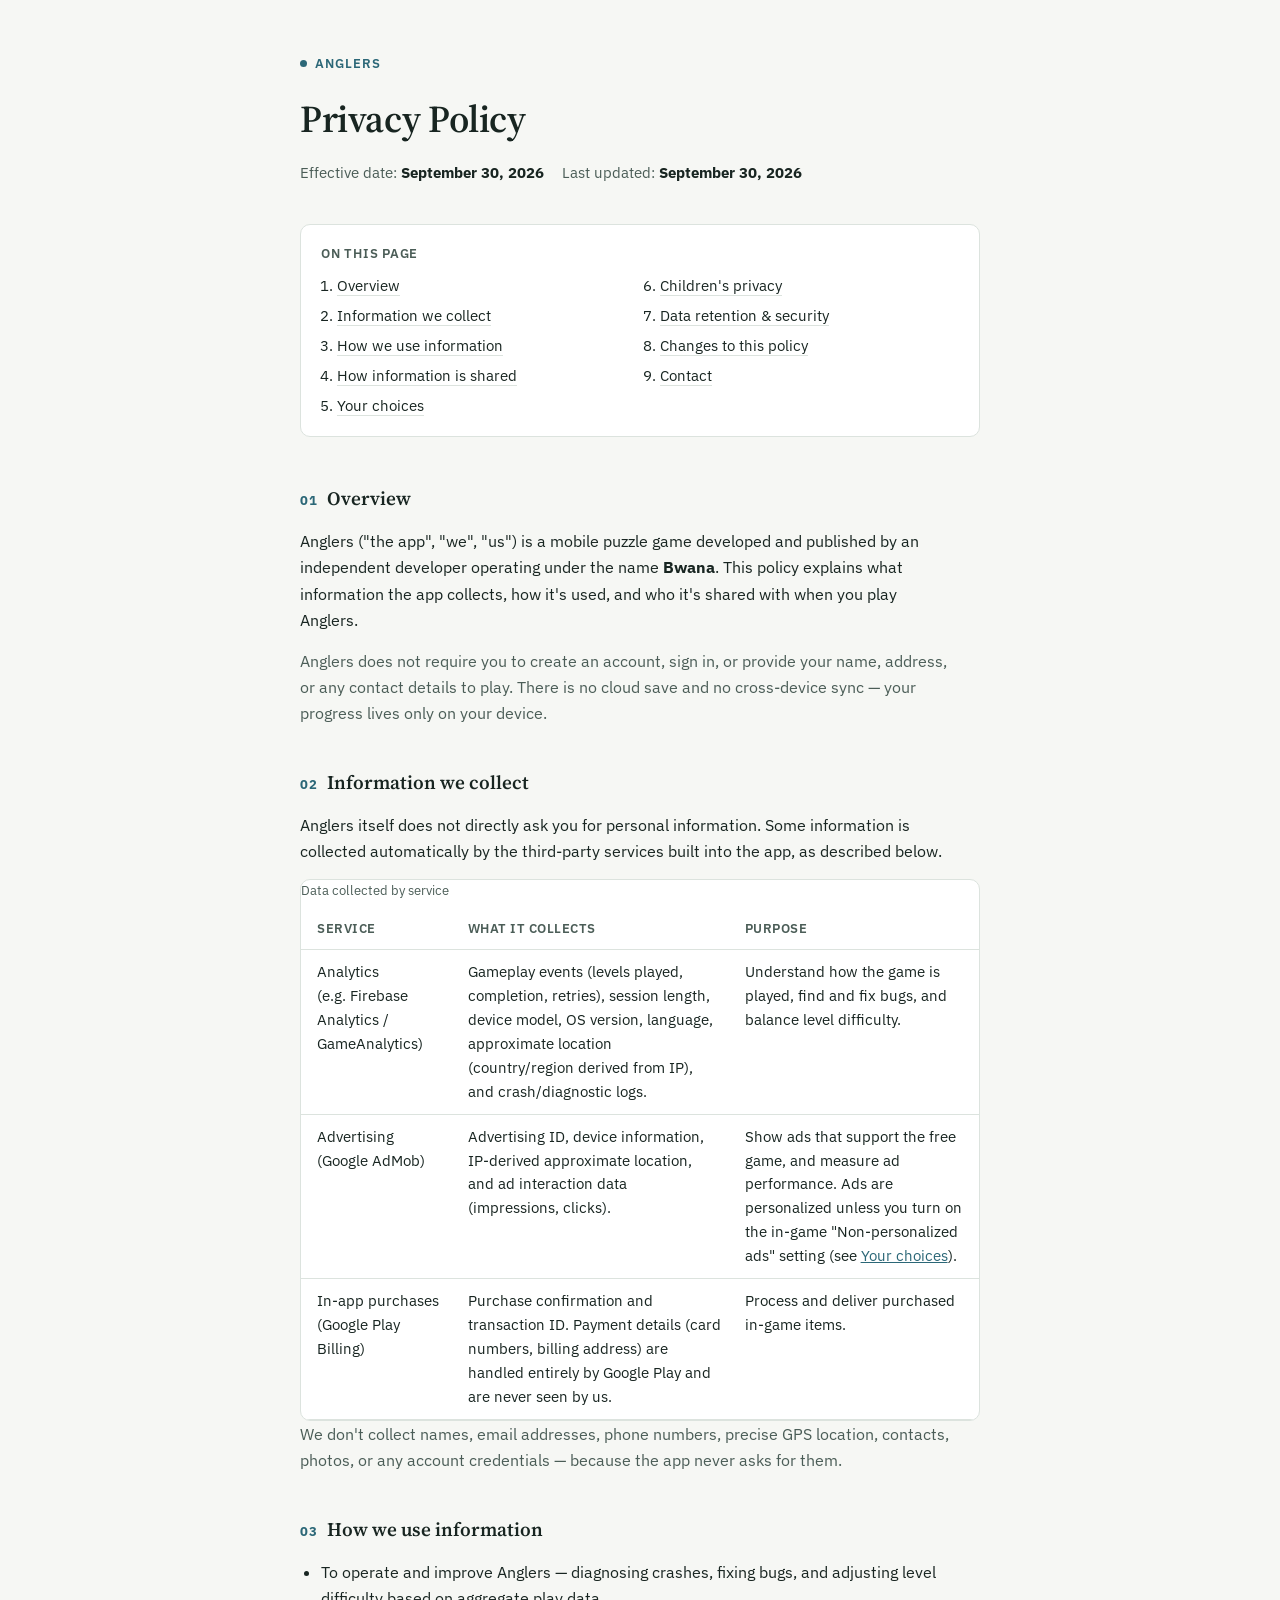
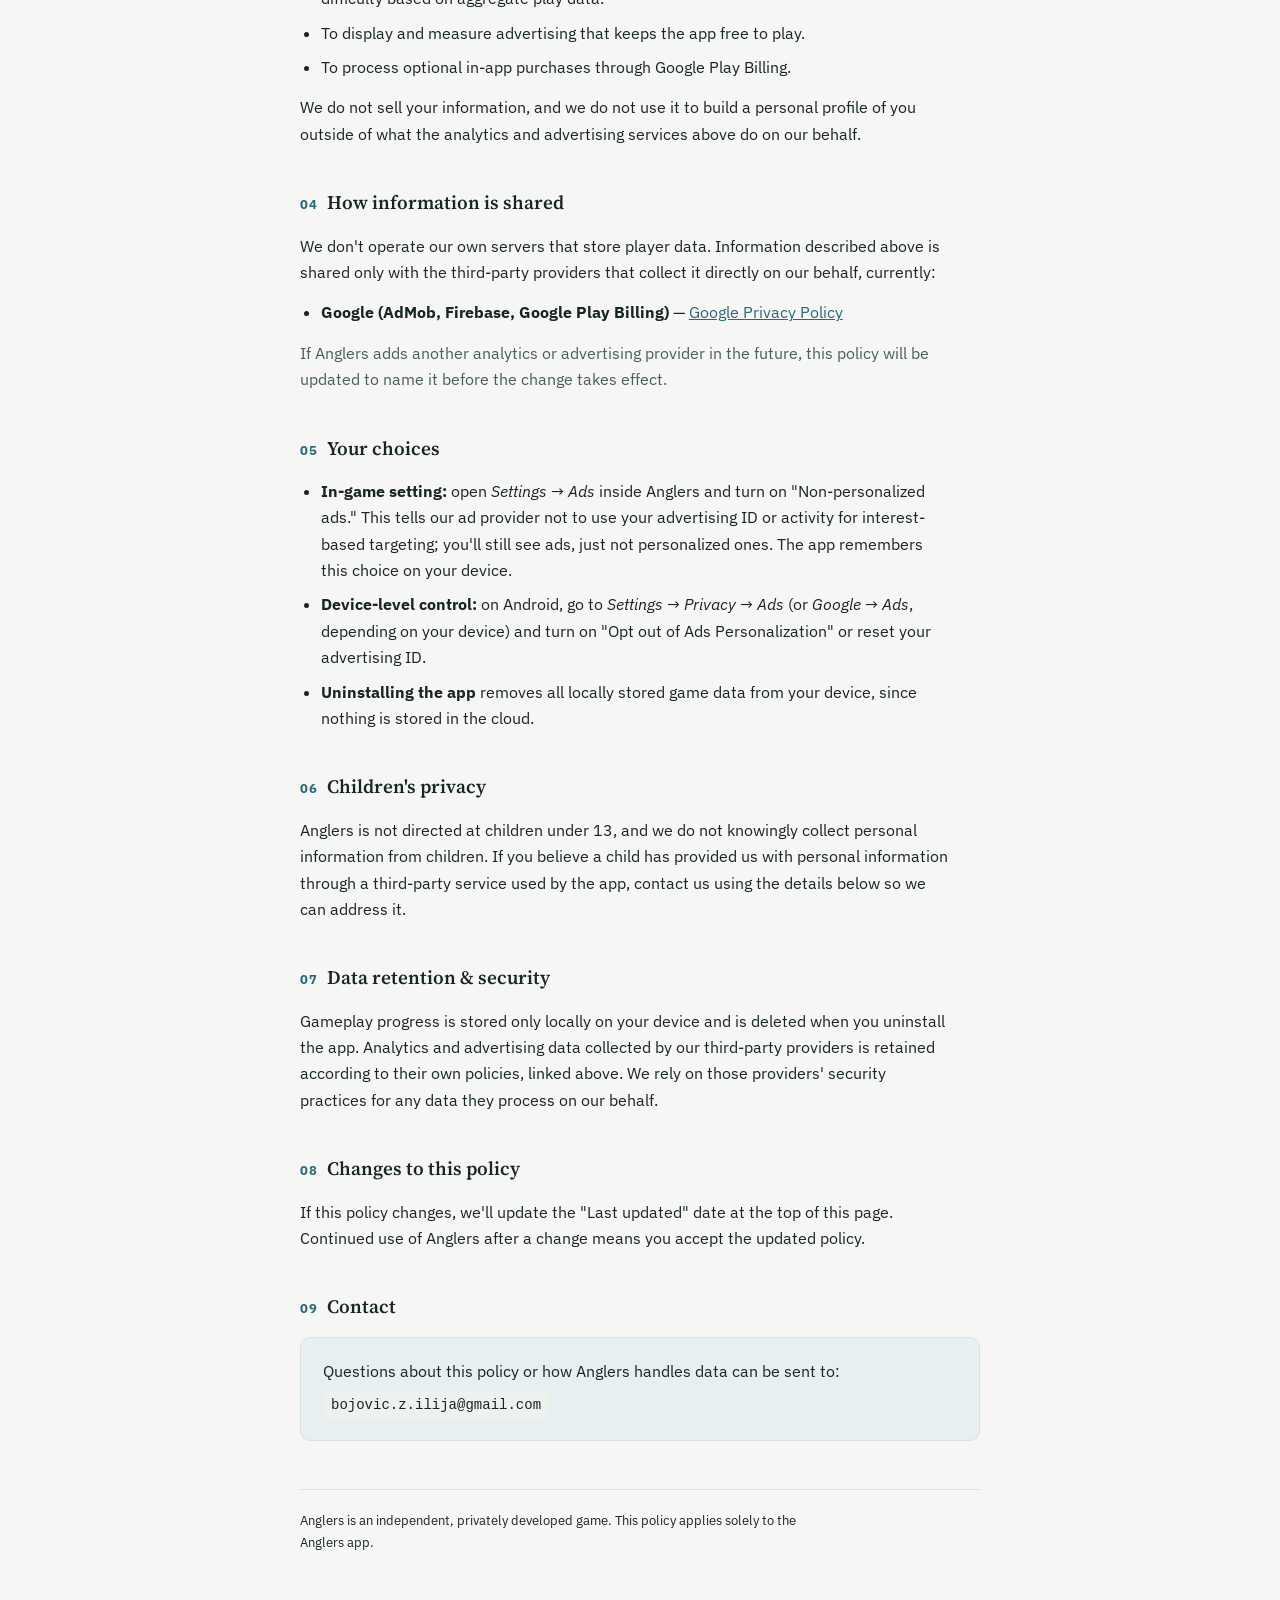
==== index.html @ ba8dd878 "Add Anglers privacy policy page" ====
<!doctype html>
<html lang="en">
<head>
<meta charset="utf-8">
<meta name="viewport" content="width=device-width, initial-scale=1">
<title>Anglers Privacy Policy</title>
<style>
  :root{
    --bg:#F6F7F4;
    --surface:#FFFFFF;
    --ink:#182521;
    --ink-soft:#4B5D57;
    --line:#DCE3DE;
    --accent:#2B6777;
    --accent-soft:#E7EFF0;
    --code-bg:#EEF2EE;
    color-scheme:light;
  }
  @media (prefers-color-scheme: dark){
    :root{
      --bg:#0F1615;
      --surface:#161F1D;
      --ink:#E7ECE9;
      --ink-soft:#A9B8B2;
      --line:#28352F;
      --accent:#7FC1CE;
      --accent-soft:#1B2B2C;
      --code-bg:#1B2422;
      color-scheme:dark;
    }
  }
  *{box-sizing:border-box;}
  html,body{margin:0;}
  body{
    background:var(--bg);
    color:var(--ink);
    font-family:"IBM Plex Sans", -apple-system, BlinkMacSystemFont, "Segoe UI", sans-serif;
    line-height:1.65;
    padding-inline:16px;
    padding-block:48px;
  }
  h1,h2{
    font-family:"Source Serif 4", Georgia, "Times New Roman", serif;
    color:var(--ink);
    text-wrap:balance;
    font-weight:600;
  }
  .wrap{
    max-width:680px;
    margin-inline:auto;
  }
  header.page{
    margin-bottom:40px;
  }
  .eyebrow{
    display:inline-flex;
    align-items:center;
    gap:8px;
    font-size:12.5px;
    letter-spacing:0.08em;
    text-transform:uppercase;
    color:var(--accent);
    font-weight:600;
    margin-bottom:14px;
  }
  .eyebrow::before{
    content:"";
    width:7px;height:7px;
    border-radius:50%;
    background:var(--accent);
    display:inline-block;
  }
  h1{
    font-size:clamp(28px,6vw,38px);
    margin:0 0 10px;
    letter-spacing:-0.01em;
  }
  .dates{
    color:var(--ink-soft);
    font-size:14.5px;
    display:flex;
    gap:18px;
    flex-wrap:wrap;
  }
  .dates strong{color:var(--ink);}

  nav.toc{
    background:var(--surface);
    border:1px solid var(--line);
    border-radius:10px;
    padding:18px 20px;
    margin:28px 0 40px;
  }
  nav.toc p{
    margin:0 0 10px;
    font-size:12.5px;
    letter-spacing:0.06em;
    text-transform:uppercase;
    color:var(--ink-soft);
    font-weight:600;
  }
  nav.toc ol{
    margin:0;
    padding:0 0 0 1.1em;
    columns:2;
    column-gap:24px;
    font-size:14.5px;
  }
  nav.toc li{margin-bottom:6px;}
  nav.toc a{color:var(--ink);text-decoration:none;border-bottom:1px solid var(--line);}
  nav.toc a:hover{color:var(--accent);border-color:var(--accent);}

  section{
    margin-bottom:34px;
    padding-top:6px;
  }
  h2{
    font-size:19px;
    margin:0 0 14px;
    display:flex;
    align-items:baseline;
    gap:10px;
  }
  h2 .num{
    color:var(--accent);
    font-family:"IBM Plex Sans", sans-serif;
    font-size:13px;
    font-weight:700;
    letter-spacing:0.04em;
  }
  p{margin:0 0 14px;max-width:65ch;color:var(--ink);}
  p.soft{color:var(--ink-soft);}
  ul{margin:0 0 14px;padding-left:1.3em;max-width:65ch;}
  li{margin-bottom:8px;}
  strong{color:var(--ink);}
  a{color:var(--accent);}

  table{
    width:100%;
    border-collapse:collapse;
    margin:6px 0 16px;
    font-size:14.5px;
  }
  table caption{
    text-align:left;
    font-size:12.5px;
    color:var(--ink-soft);
    margin-bottom:8px;
  }
  th,td{
    text-align:left;
    padding:10px 12px;
    border-bottom:1px solid var(--line);
    vertical-align:top;
  }
  th{
    color:var(--ink-soft);
    font-weight:600;
    font-size:12.5px;
    text-transform:uppercase;
    letter-spacing:0.04em;
  }
  .table-wrap{overflow-x:auto;border:1px solid var(--line);border-radius:10px;background:var(--surface);}
  .table-wrap table{margin:0;}
  .table-wrap th:first-child, .table-wrap td:first-child{padding-left:16px;}

  .contact-card{
    background:var(--accent-soft);
    border:1px solid var(--line);
    border-radius:10px;
    padding:20px 22px;
  }
  .contact-card p{margin:0 0 6px;}
  .contact-card .email{
    font-family:ui-monospace, "SF Mono", "Cascadia Code", monospace;
    background:var(--code-bg);
    padding:3px 8px;
    border-radius:6px;
    font-size:14px;
    display:inline-block;
    user-select:all;
  }

  footer.page{
    margin-top:48px;
    padding-top:20px;
    border-top:1px solid var(--line);
    color:var(--ink-soft);
    font-size:13px;
  }

  @media (max-width:480px){
    nav.toc ol{columns:1;}
  }
</style>
<link rel="preconnect" href="https://fonts.gstatic.com" crossorigin>
<link href="https://fonts.googleapis.com/css2?family=Source+Serif+4:wght@600;700&family=IBM+Plex+Sans:wght@400;500;600;700&display=swap" rel="stylesheet">
</head>
<body>
<div class="wrap">
  <header class="page">
    <div class="eyebrow">Anglers</div>
    <h1>Privacy Policy</h1>
    <div class="dates">
      <span>Effective date: <strong>September 30, 2026</strong></span>
      <span>Last updated: <strong>September 30, 2026</strong></span>
    </div>
  </header>

  <nav class="toc" aria-label="Table of contents">
    <p>On this page</p>
    <ol>
      <li><a href="#overview">Overview</a></li>
      <li><a href="#collect">Information we collect</a></li>
      <li><a href="#use">How we use information</a></li>
      <li><a href="#share">How information is shared</a></li>
      <li><a href="#choices">Your choices</a></li>
      <li><a href="#children">Children's privacy</a></li>
      <li><a href="#retention">Data retention &amp; security</a></li>
      <li><a href="#changes">Changes to this policy</a></li>
      <li><a href="#contact">Contact</a></li>
    </ol>
  </nav>

  <section id="overview">
    <h2><span class="num">01</span>Overview</h2>
    <p>Anglers ("the app", "we", "us") is a mobile puzzle game developed and published by an independent developer operating under the name <strong>Bwana</strong>. This policy explains what information the app collects, how it's used, and who it's shared with when you play Anglers.</p>
    <p class="soft">Anglers does not require you to create an account, sign in, or provide your name, address, or any contact details to play. There is no cloud save and no cross-device sync — your progress lives only on your device.</p>
  </section>

  <section id="collect">
    <h2><span class="num">02</span>Information we collect</h2>
    <p>Anglers itself does not directly ask you for personal information. Some information is collected automatically by the third-party services built into the app, as described below.</p>

    <div class="table-wrap">
      <table>
        <caption>Data collected by service</caption>
        <thead>
          <tr><th>Service</th><th>What it collects</th><th>Purpose</th></tr>
        </thead>
        <tbody>
          <tr>
            <td>Analytics<br><span class="soft">(e.g. Firebase Analytics / GameAnalytics)</span></td>
            <td>Gameplay events (levels played, completion, retries), session length, device model, OS version, language, approximate location (country/region derived from IP), and crash/diagnostic logs.</td>
            <td>Understand how the game is played, find and fix bugs, and balance level difficulty.</td>
          </tr>
          <tr>
            <td>Advertising<br><span class="soft">(Google AdMob)</span></td>
            <td>Advertising ID, device information, IP-derived approximate location, and ad interaction data (impressions, clicks).</td>
            <td>Show ads that support the free game, and measure ad performance. Ads are personalized unless you turn on the in-game "Non-personalized ads" setting (see <a href="#choices">Your choices</a>).</td>
          </tr>
          <tr>
            <td>In-app purchases<br><span class="soft">(Google Play Billing)</span></td>
            <td>Purchase confirmation and transaction ID. Payment details (card numbers, billing address) are handled entirely by Google Play and are never seen by us.</td>
            <td>Process and deliver purchased in-game items.</td>
          </tr>
        </tbody>
      </table>
    </div>

    <p class="soft">We don't collect names, email addresses, phone numbers, precise GPS location, contacts, photos, or any account credentials — because the app never asks for them.</p>
  </section>

  <section id="use">
    <h2><span class="num">03</span>How we use information</h2>
    <ul>
      <li>To operate and improve Anglers — diagnosing crashes, fixing bugs, and adjusting level difficulty based on aggregate play data.</li>
      <li>To display and measure advertising that keeps the app free to play.</li>
      <li>To process optional in-app purchases through Google Play Billing.</li>
    </ul>
    <p>We do not sell your information, and we do not use it to build a personal profile of you outside of what the analytics and advertising services above do on our behalf.</p>
  </section>

  <section id="share">
    <h2><span class="num">04</span>How information is shared</h2>
    <p>We don't operate our own servers that store player data. Information described above is shared only with the third-party providers that collect it directly on our behalf, currently:</p>
    <ul>
      <li><strong>Google (AdMob, Firebase, Google Play Billing)</strong> — <a href="https://policies.google.com/privacy" target="_blank" rel="noopener">Google Privacy Policy</a></li>
    </ul>
    <p class="soft">If Anglers adds another analytics or advertising provider in the future, this policy will be updated to name it before the change takes effect.</p>
  </section>

  <section id="choices">
    <h2><span class="num">05</span>Your choices</h2>
    <ul>
      <li><strong>In-game setting:</strong> open <em>Settings → Ads</em> inside Anglers and turn on "Non-personalized ads." This tells our ad provider not to use your advertising ID or activity for interest-based targeting; you'll still see ads, just not personalized ones. The app remembers this choice on your device.</li>
      <li><strong>Device-level control:</strong> on Android, go to <em>Settings → Privacy → Ads</em> (or <em>Google → Ads</em>, depending on your device) and turn on "Opt out of Ads Personalization" or reset your advertising ID.</li>
      <li><strong>Uninstalling the app</strong> removes all locally stored game data from your device, since nothing is stored in the cloud.</li>
    </ul>
  </section>

  <section id="children">
    <h2><span class="num">06</span>Children's privacy</h2>
    <p>Anglers is not directed at children under 13, and we do not knowingly collect personal information from children. If you believe a child has provided us with personal information through a third-party service used by the app, contact us using the details below so we can address it.</p>
  </section>

  <section id="retention">
    <h2><span class="num">07</span>Data retention &amp; security</h2>
    <p>Gameplay progress is stored only locally on your device and is deleted when you uninstall the app. Analytics and advertising data collected by our third-party providers is retained according to their own policies, linked above. We rely on those providers' security practices for any data they process on our behalf.</p>
  </section>

  <section id="changes">
    <h2><span class="num">08</span>Changes to this policy</h2>
    <p>If this policy changes, we'll update the "Last updated" date at the top of this page. Continued use of Anglers after a change means you accept the updated policy.</p>
  </section>

  <section id="contact">
    <h2><span class="num">09</span>Contact</h2>
    <div class="contact-card">
      <p>Questions about this policy or how Anglers handles data can be sent to:</p>
      <span class="email">bojovic.z.ilija@gmail.com</span>
    </div>
  </section>

  <footer class="page">
    <p>Anglers is an independent, privately developed game. This policy applies solely to the Anglers app.</p>
  </footer>
</div>
</body>
</html>
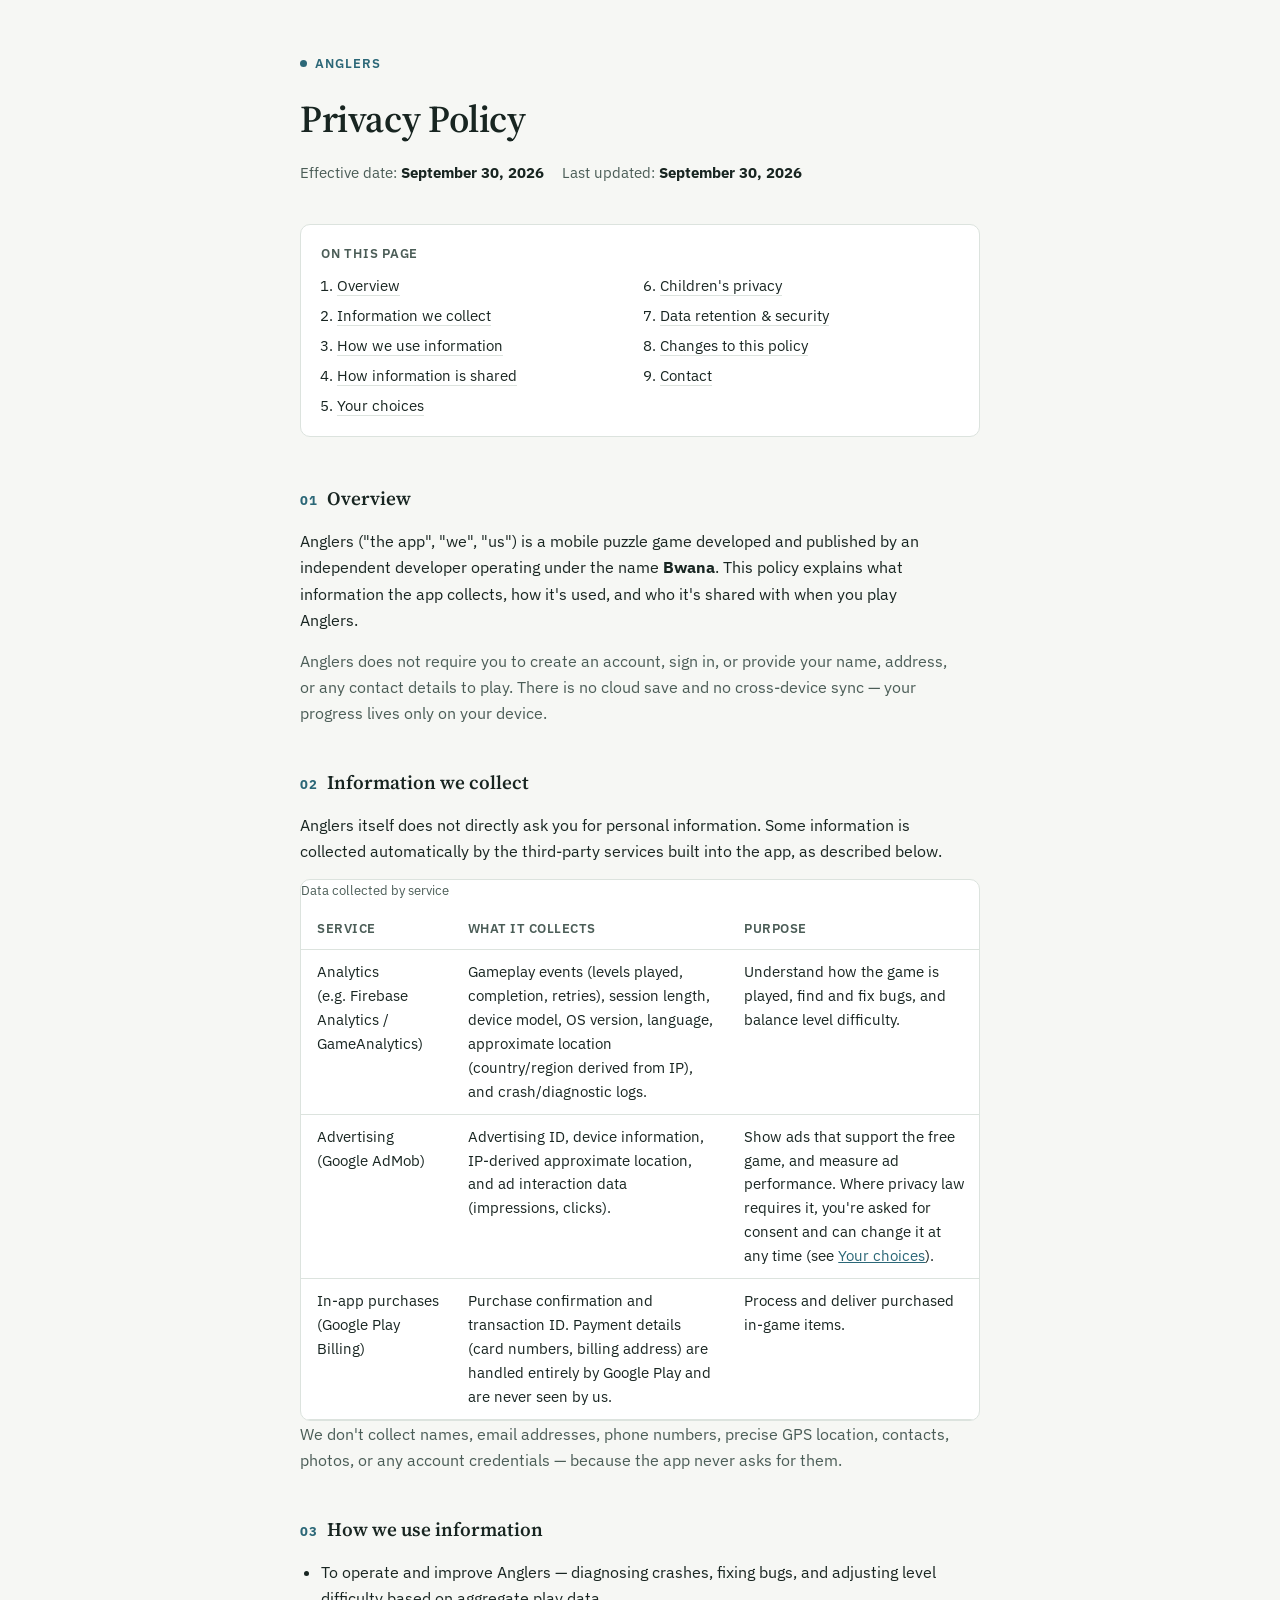
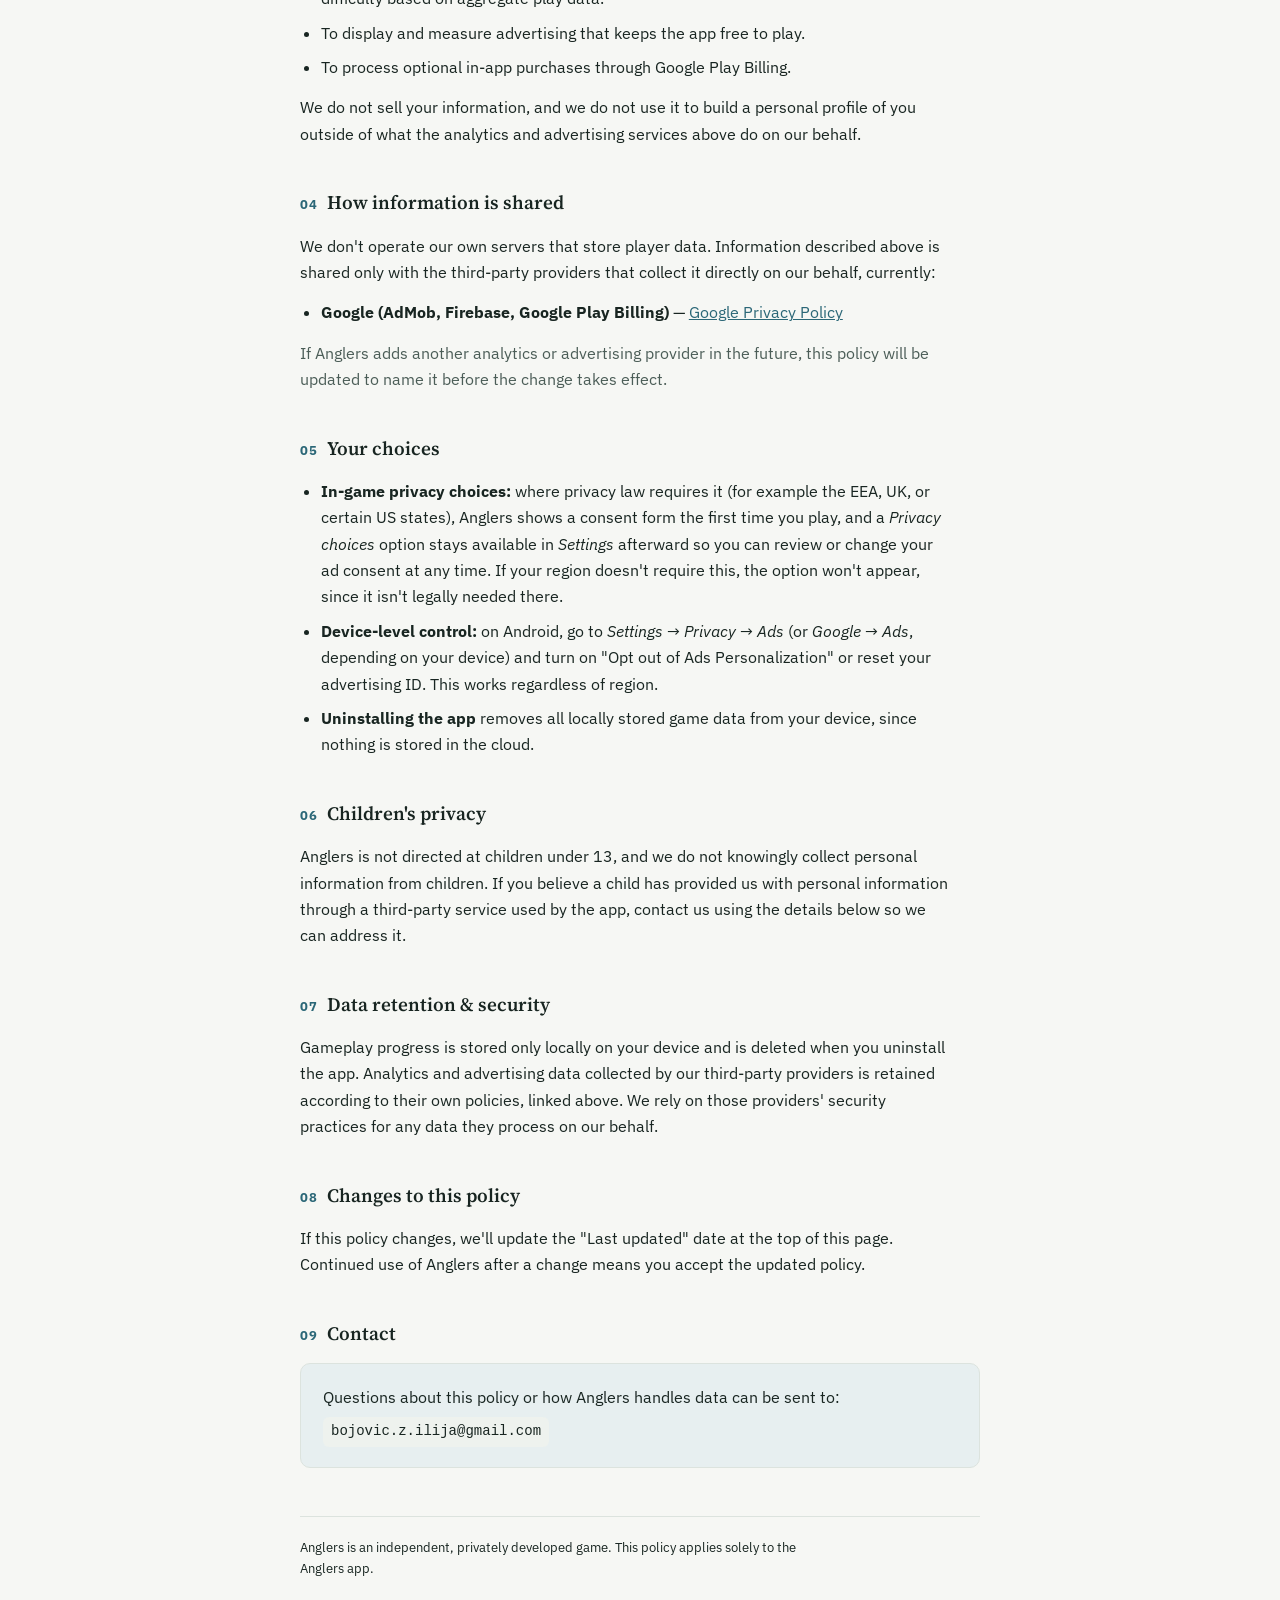
==== commit f535264d: "Correct ad-consent wording to match the actual UMP Privacy choices flow" ====
--- a/index.html
+++ b/index.html
@@ -247,7 +247,7 @@
           <tr>
             <td>Advertising<br><span class="soft">(Google AdMob)</span></td>
             <td>Advertising ID, device information, IP-derived approximate location, and ad interaction data (impressions, clicks).</td>
-            <td>Show ads that support the free game, and measure ad performance. Ads are personalized unless you turn on the in-game "Non-personalized ads" setting (see <a href="#choices">Your choices</a>).</td>
+            <td>Show ads that support the free game, and measure ad performance. Where privacy law requires it, you're asked for consent and can change it at any time (see <a href="#choices">Your choices</a>).</td>
           </tr>
           <tr>
             <td>In-app purchases<br><span class="soft">(Google Play Billing)</span></td>
@@ -283,8 +283,8 @@
   <section id="choices">
     <h2><span class="num">05</span>Your choices</h2>
     <ul>
-      <li><strong>In-game setting:</strong> open <em>Settings → Ads</em> inside Anglers and turn on "Non-personalized ads." This tells our ad provider not to use your advertising ID or activity for interest-based targeting; you'll still see ads, just not personalized ones. The app remembers this choice on your device.</li>
-      <li><strong>Device-level control:</strong> on Android, go to <em>Settings → Privacy → Ads</em> (or <em>Google → Ads</em>, depending on your device) and turn on "Opt out of Ads Personalization" or reset your advertising ID.</li>
+      <li><strong>In-game privacy choices:</strong> where privacy law requires it (for example the EEA, UK, or certain US states), Anglers shows a consent form the first time you play, and a <em>Privacy choices</em> option stays available in <em>Settings</em> afterward so you can review or change your ad consent at any time. If your region doesn't require this, the option won't appear, since it isn't legally needed there.</li>
+      <li><strong>Device-level control:</strong> on Android, go to <em>Settings → Privacy → Ads</em> (or <em>Google → Ads</em>, depending on your device) and turn on "Opt out of Ads Personalization" or reset your advertising ID. This works regardless of region.</li>
       <li><strong>Uninstalling the app</strong> removes all locally stored game data from your device, since nothing is stored in the cloud.</li>
     </ul>
   </section>
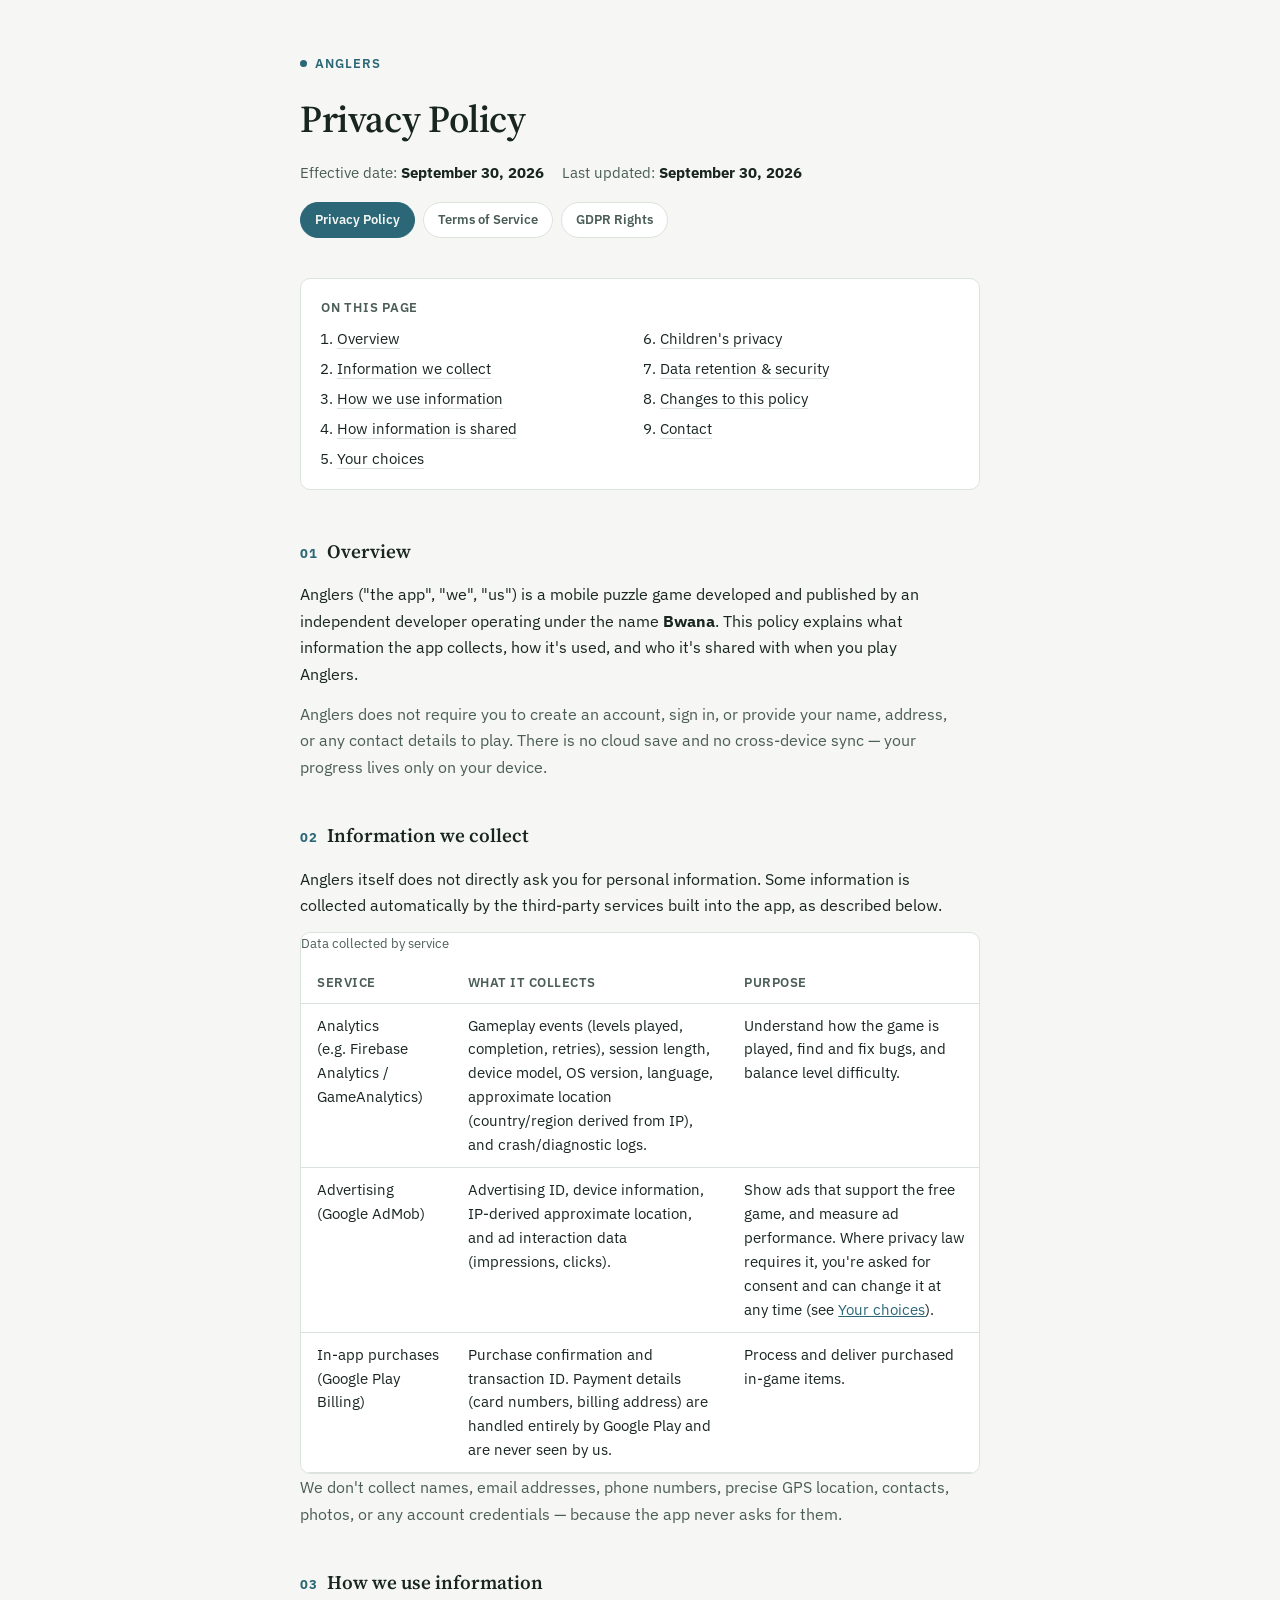
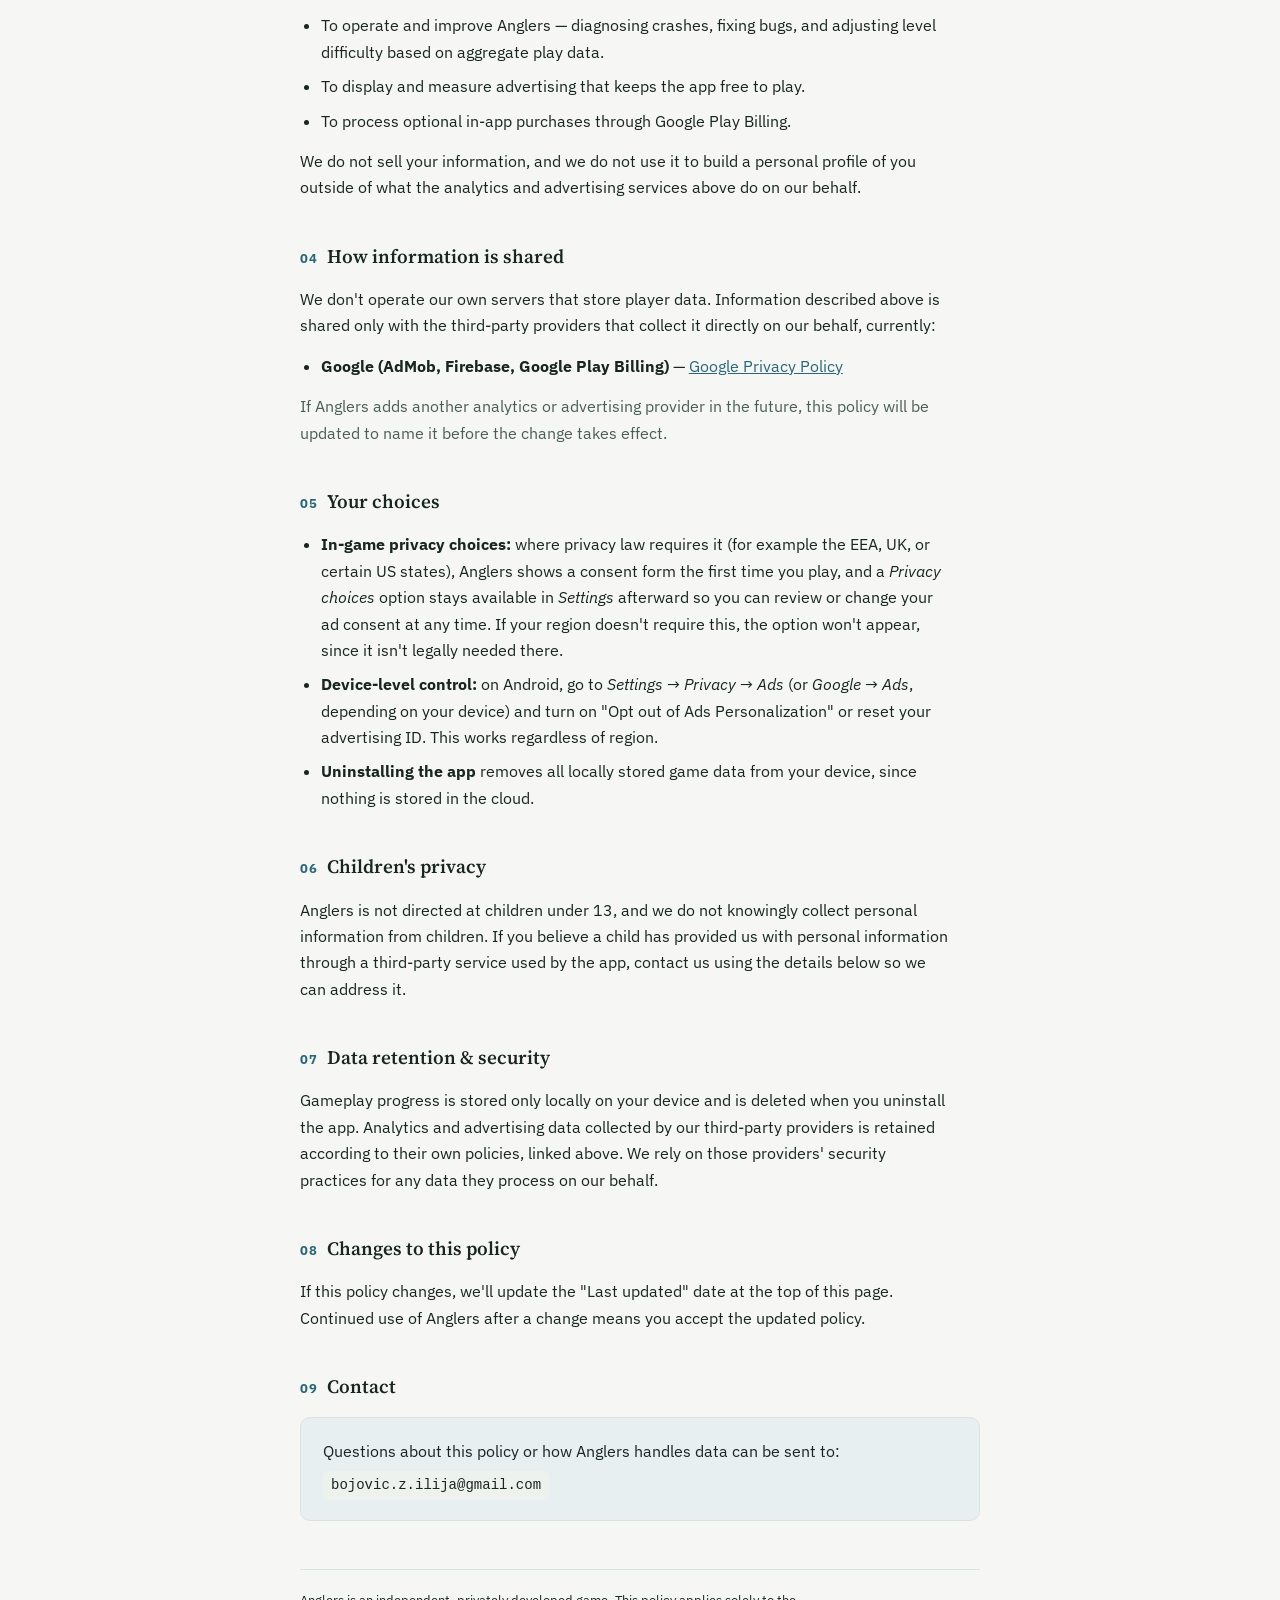
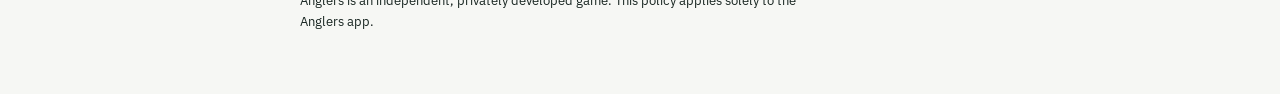
==== commit 3a63a512: "Add Terms of Service and GDPR rights pages; move shared styles to style.css" ====
--- a/index.html
+++ b/index.html
@@ -4,195 +4,7 @@
 <meta charset="utf-8">
 <meta name="viewport" content="width=device-width, initial-scale=1">
 <title>Anglers Privacy Policy</title>
-<style>
-  :root{
-    --bg:#F6F7F4;
-    --surface:#FFFFFF;
-    --ink:#182521;
-    --ink-soft:#4B5D57;
-    --line:#DCE3DE;
-    --accent:#2B6777;
-    --accent-soft:#E7EFF0;
-    --code-bg:#EEF2EE;
-    color-scheme:light;
-  }
-  @media (prefers-color-scheme: dark){
-    :root{
-      --bg:#0F1615;
-      --surface:#161F1D;
-      --ink:#E7ECE9;
-      --ink-soft:#A9B8B2;
-      --line:#28352F;
-      --accent:#7FC1CE;
-      --accent-soft:#1B2B2C;
-      --code-bg:#1B2422;
-      color-scheme:dark;
-    }
-  }
-  *{box-sizing:border-box;}
-  html,body{margin:0;}
-  body{
-    background:var(--bg);
-    color:var(--ink);
-    font-family:"IBM Plex Sans", -apple-system, BlinkMacSystemFont, "Segoe UI", sans-serif;
-    line-height:1.65;
-    padding-inline:16px;
-    padding-block:48px;
-  }
-  h1,h2{
-    font-family:"Source Serif 4", Georgia, "Times New Roman", serif;
-    color:var(--ink);
-    text-wrap:balance;
-    font-weight:600;
-  }
-  .wrap{
-    max-width:680px;
-    margin-inline:auto;
-  }
-  header.page{
-    margin-bottom:40px;
-  }
-  .eyebrow{
-    display:inline-flex;
-    align-items:center;
-    gap:8px;
-    font-size:12.5px;
-    letter-spacing:0.08em;
-    text-transform:uppercase;
-    color:var(--accent);
-    font-weight:600;
-    margin-bottom:14px;
-  }
-  .eyebrow::before{
-    content:"";
-    width:7px;height:7px;
-    border-radius:50%;
-    background:var(--accent);
-    display:inline-block;
-  }
-  h1{
-    font-size:clamp(28px,6vw,38px);
-    margin:0 0 10px;
-    letter-spacing:-0.01em;
-  }
-  .dates{
-    color:var(--ink-soft);
-    font-size:14.5px;
-    display:flex;
-    gap:18px;
-    flex-wrap:wrap;
-  }
-  .dates strong{color:var(--ink);}
-
-  nav.toc{
-    background:var(--surface);
-    border:1px solid var(--line);
-    border-radius:10px;
-    padding:18px 20px;
-    margin:28px 0 40px;
-  }
-  nav.toc p{
-    margin:0 0 10px;
-    font-size:12.5px;
-    letter-spacing:0.06em;
-    text-transform:uppercase;
-    color:var(--ink-soft);
-    font-weight:600;
-  }
-  nav.toc ol{
-    margin:0;
-    padding:0 0 0 1.1em;
-    columns:2;
-    column-gap:24px;
-    font-size:14.5px;
-  }
-  nav.toc li{margin-bottom:6px;}
-  nav.toc a{color:var(--ink);text-decoration:none;border-bottom:1px solid var(--line);}
-  nav.toc a:hover{color:var(--accent);border-color:var(--accent);}
-
-  section{
-    margin-bottom:34px;
-    padding-top:6px;
-  }
-  h2{
-    font-size:19px;
-    margin:0 0 14px;
-    display:flex;
-    align-items:baseline;
-    gap:10px;
-  }
-  h2 .num{
-    color:var(--accent);
-    font-family:"IBM Plex Sans", sans-serif;
-    font-size:13px;
-    font-weight:700;
-    letter-spacing:0.04em;
-  }
-  p{margin:0 0 14px;max-width:65ch;color:var(--ink);}
-  p.soft{color:var(--ink-soft);}
-  ul{margin:0 0 14px;padding-left:1.3em;max-width:65ch;}
-  li{margin-bottom:8px;}
-  strong{color:var(--ink);}
-  a{color:var(--accent);}
-
-  table{
-    width:100%;
-    border-collapse:collapse;
-    margin:6px 0 16px;
-    font-size:14.5px;
-  }
-  table caption{
-    text-align:left;
-    font-size:12.5px;
-    color:var(--ink-soft);
-    margin-bottom:8px;
-  }
-  th,td{
-    text-align:left;
-    padding:10px 12px;
-    border-bottom:1px solid var(--line);
-    vertical-align:top;
-  }
-  th{
-    color:var(--ink-soft);
-    font-weight:600;
-    font-size:12.5px;
-    text-transform:uppercase;
-    letter-spacing:0.04em;
-  }
-  .table-wrap{overflow-x:auto;border:1px solid var(--line);border-radius:10px;background:var(--surface);}
-  .table-wrap table{margin:0;}
-  .table-wrap th:first-child, .table-wrap td:first-child{padding-left:16px;}
-
-  .contact-card{
-    background:var(--accent-soft);
-    border:1px solid var(--line);
-    border-radius:10px;
-    padding:20px 22px;
-  }
-  .contact-card p{margin:0 0 6px;}
-  .contact-card .email{
-    font-family:ui-monospace, "SF Mono", "Cascadia Code", monospace;
-    background:var(--code-bg);
-    padding:3px 8px;
-    border-radius:6px;
-    font-size:14px;
-    display:inline-block;
-    user-select:all;
-  }
-
-  footer.page{
-    margin-top:48px;
-    padding-top:20px;
-    border-top:1px solid var(--line);
-    color:var(--ink-soft);
-    font-size:13px;
-  }
-
-  @media (max-width:480px){
-    nav.toc ol{columns:1;}
-  }
-</style>
+<link rel="stylesheet" href="style.css">
 <link rel="preconnect" href="https://fonts.gstatic.com" crossorigin>
 <link href="https://fonts.googleapis.com/css2?family=Source+Serif+4:wght@600;700&family=IBM+Plex+Sans:wght@400;500;600;700&display=swap" rel="stylesheet">
 </head>
@@ -205,6 +17,11 @@
       <span>Effective date: <strong>September 30, 2026</strong></span>
       <span>Last updated: <strong>September 30, 2026</strong></span>
     </div>
+    <nav class="docs-nav" aria-label="Legal documents">
+      <a href="index.html" aria-current="page">Privacy Policy</a>
+      <a href="terms.html">Terms of Service</a>
+      <a href="gdpr.html">GDPR Rights</a>
+    </nav>
   </header>
 
   <nav class="toc" aria-label="Table of contents">
--- a/style.css
+++ b/style.css
@@ -0,0 +1,228 @@
+:root{
+  --bg:#F6F7F4;
+  --surface:#FFFFFF;
+  --ink:#182521;
+  --ink-soft:#4B5D57;
+  --line:#DCE3DE;
+  --accent:#2B6777;
+  --accent-soft:#E7EFF0;
+  --code-bg:#EEF2EE;
+  color-scheme:light;
+}
+@media (prefers-color-scheme: dark){
+  :root{
+    --bg:#0F1615;
+    --surface:#161F1D;
+    --ink:#E7ECE9;
+    --ink-soft:#A9B8B2;
+    --line:#28352F;
+    --accent:#7FC1CE;
+    --accent-soft:#1B2B2C;
+    --code-bg:#1B2422;
+    color-scheme:dark;
+  }
+}
+*{box-sizing:border-box;}
+html,body{margin:0;}
+body{
+  background:var(--bg);
+  color:var(--ink);
+  font-family:"IBM Plex Sans", -apple-system, BlinkMacSystemFont, "Segoe UI", sans-serif;
+  line-height:1.65;
+  padding-inline:16px;
+  padding-block:48px;
+}
+h1,h2{
+  font-family:"Source Serif 4", Georgia, "Times New Roman", serif;
+  color:var(--ink);
+  text-wrap:balance;
+  font-weight:600;
+}
+.wrap{
+  max-width:680px;
+  margin-inline:auto;
+}
+header.page{
+  margin-bottom:40px;
+}
+.eyebrow{
+  display:inline-flex;
+  align-items:center;
+  gap:8px;
+  font-size:12.5px;
+  letter-spacing:0.08em;
+  text-transform:uppercase;
+  color:var(--accent);
+  font-weight:600;
+  margin-bottom:14px;
+}
+.eyebrow::before{
+  content:"";
+  width:7px;height:7px;
+  border-radius:50%;
+  background:var(--accent);
+  display:inline-block;
+}
+h1{
+  font-size:clamp(28px,6vw,38px);
+  margin:0 0 10px;
+  letter-spacing:-0.01em;
+}
+.dates{
+  color:var(--ink-soft);
+  font-size:14.5px;
+  display:flex;
+  gap:18px;
+  flex-wrap:wrap;
+}
+.dates strong{color:var(--ink);}
+
+/* Cross-links between the three legal pages. */
+.docs-nav{
+  display:flex;
+  gap:8px;
+  flex-wrap:wrap;
+  margin-top:18px;
+}
+.docs-nav a{
+  font-size:13px;
+  font-weight:600;
+  text-decoration:none;
+  color:var(--ink-soft);
+  border:1px solid var(--line);
+  border-radius:100px;
+  padding:6px 14px;
+  background:var(--surface);
+}
+.docs-nav a:hover{color:var(--accent);border-color:var(--accent);}
+.docs-nav a[aria-current="page"]{
+  color:var(--accent-ink, var(--bg));
+  background:var(--accent);
+  border-color:var(--accent);
+}
+
+nav.toc{
+  background:var(--surface);
+  border:1px solid var(--line);
+  border-radius:10px;
+  padding:18px 20px;
+  margin:28px 0 40px;
+}
+nav.toc p{
+  margin:0 0 10px;
+  font-size:12.5px;
+  letter-spacing:0.06em;
+  text-transform:uppercase;
+  color:var(--ink-soft);
+  font-weight:600;
+}
+nav.toc ol{
+  margin:0;
+  padding:0 0 0 1.1em;
+  columns:2;
+  column-gap:24px;
+  font-size:14.5px;
+}
+nav.toc li{margin-bottom:6px;}
+nav.toc a{color:var(--ink);text-decoration:none;border-bottom:1px solid var(--line);}
+nav.toc a:hover{color:var(--accent);border-color:var(--accent);}
+
+section{
+  margin-bottom:34px;
+  padding-top:6px;
+}
+h2{
+  font-size:19px;
+  margin:0 0 14px;
+  display:flex;
+  align-items:baseline;
+  gap:10px;
+}
+h2 .num{
+  color:var(--accent);
+  font-family:"IBM Plex Sans", sans-serif;
+  font-size:13px;
+  font-weight:700;
+  letter-spacing:0.04em;
+}
+h3{
+  font-family:"IBM Plex Sans", sans-serif;
+  font-size:14.5px;
+  font-weight:700;
+  color:var(--ink);
+  margin:0 0 8px;
+}
+p{margin:0 0 14px;max-width:65ch;color:var(--ink);}
+p.soft{color:var(--ink-soft);}
+ul,ol.plain{margin:0 0 14px;padding-left:1.3em;max-width:65ch;}
+li{margin-bottom:8px;}
+strong{color:var(--ink);}
+a{color:var(--accent);}
+
+table{
+  width:100%;
+  border-collapse:collapse;
+  margin:6px 0 16px;
+  font-size:14.5px;
+}
+table caption{
+  text-align:left;
+  font-size:12.5px;
+  color:var(--ink-soft);
+  margin-bottom:8px;
+}
+th,td{
+  text-align:left;
+  padding:10px 12px;
+  border-bottom:1px solid var(--line);
+  vertical-align:top;
+}
+th{
+  color:var(--ink-soft);
+  font-weight:600;
+  font-size:12.5px;
+  text-transform:uppercase;
+  letter-spacing:0.04em;
+}
+.table-wrap{overflow-x:auto;border:1px solid var(--line);border-radius:10px;background:var(--surface);}
+.table-wrap table{margin:0;}
+.table-wrap th:first-child, .table-wrap td:first-child{padding-left:16px;}
+
+.contact-card{
+  background:var(--accent-soft);
+  border:1px solid var(--line);
+  border-radius:10px;
+  padding:20px 22px;
+}
+.contact-card p{margin:0 0 6px;}
+.contact-card .email{
+  font-family:ui-monospace, "SF Mono", "Cascadia Code", monospace;
+  background:var(--code-bg);
+  padding:3px 8px;
+  border-radius:6px;
+  font-size:14px;
+  display:inline-block;
+  user-select:all;
+}
+
+.callout{
+  border-left:3px solid var(--accent);
+  background:var(--accent-soft);
+  border-radius:0 8px 8px 0;
+  padding:14px 16px;
+  margin:0 0 14px;
+}
+.callout p{margin:0;max-width:none;}
+.callout p + p{margin-top:8px;}
+
+footer.page{
+  margin-top:48px;
+  padding-top:20px;
+  border-top:1px solid var(--line);
+  color:var(--ink-soft);
+  font-size:13px;
+}
+
+@media (max-width:480px){
+  nav.toc ol{columns:1;}
+}
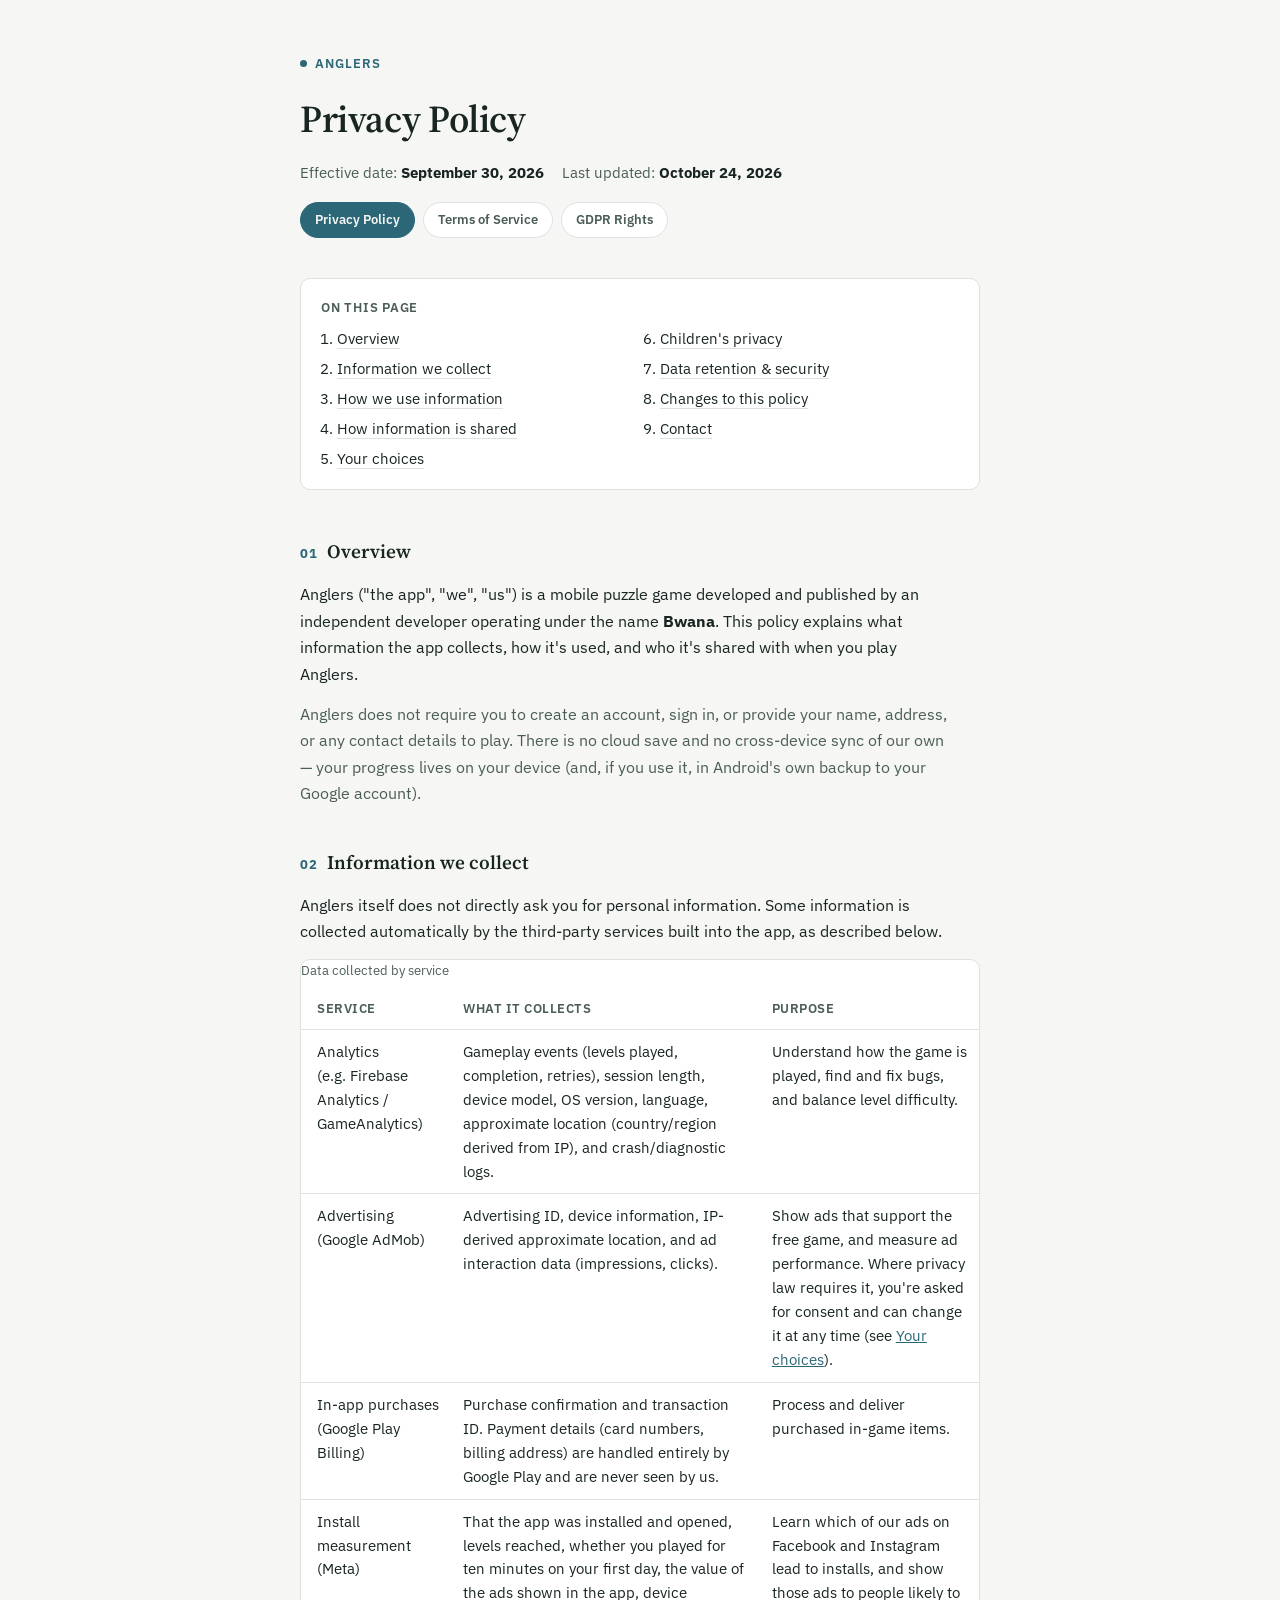
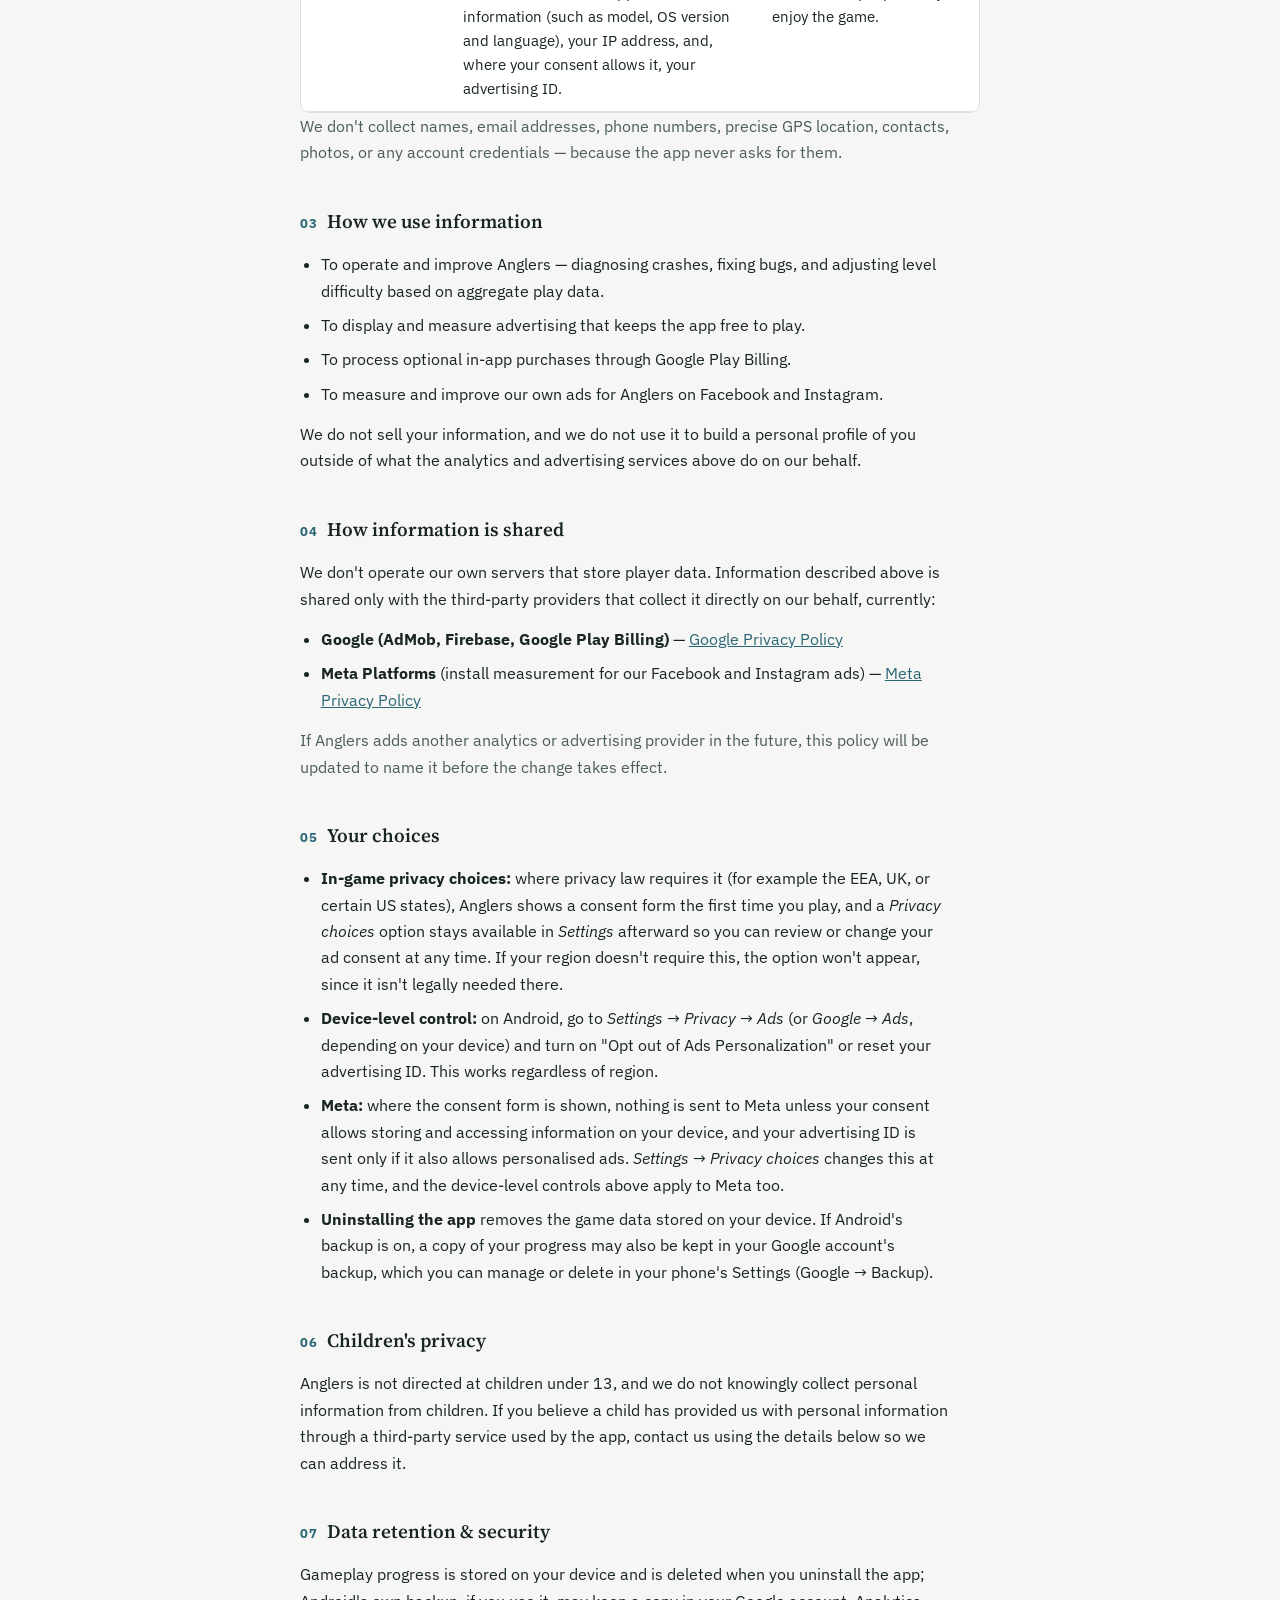
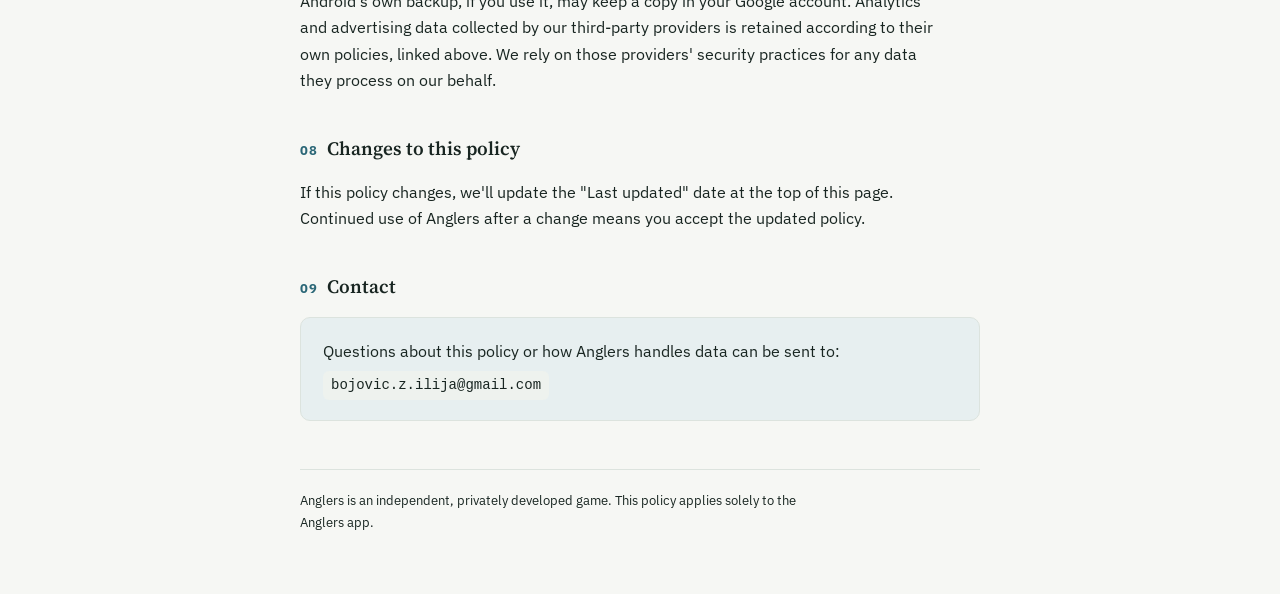
==== commit 28156354: "Privacy policy (24 Oct 2026): Meta install measurement, consent, Android backup" ====
--- a/index.html
+++ b/index.html
@@ -15,7 +15,7 @@
     <h1>Privacy Policy</h1>
     <div class="dates">
       <span>Effective date: <strong>September 30, 2026</strong></span>
-      <span>Last updated: <strong>September 30, 2026</strong></span>
+      <span>Last updated: <strong>October 24, 2026</strong></span>
     </div>
     <nav class="docs-nav" aria-label="Legal documents">
       <a href="index.html" aria-current="page">Privacy Policy</a>
@@ -42,7 +42,7 @@
   <section id="overview">
     <h2><span class="num">01</span>Overview</h2>
     <p>Anglers ("the app", "we", "us") is a mobile puzzle game developed and published by an independent developer operating under the name <strong>Bwana</strong>. This policy explains what information the app collects, how it's used, and who it's shared with when you play Anglers.</p>
-    <p class="soft">Anglers does not require you to create an account, sign in, or provide your name, address, or any contact details to play. There is no cloud save and no cross-device sync — your progress lives only on your device.</p>
+    <p class="soft">Anglers does not require you to create an account, sign in, or provide your name, address, or any contact details to play. There is no cloud save and no cross-device sync of our own — your progress lives on your device (and, if you use it, in Android's own backup to your Google account).</p>
   </section>
 
   <section id="collect">
@@ -71,6 +71,11 @@
             <td>Purchase confirmation and transaction ID. Payment details (card numbers, billing address) are handled entirely by Google Play and are never seen by us.</td>
             <td>Process and deliver purchased in-game items.</td>
           </tr>
+          <tr>
+            <td>Install measurement<br><span class="soft">(Meta)</span></td>
+            <td>That the app was installed and opened, levels reached, whether you played for ten minutes on your first day, the value of the ads shown in the app, device information (such as model, OS version and language), your IP address, and, where your consent allows it, your advertising ID.</td>
+            <td>Learn which of our ads on Facebook and Instagram lead to installs, and show those ads to people likely to enjoy the game.</td>
+          </tr>
         </tbody>
       </table>
     </div>
@@ -84,6 +89,7 @@
       <li>To operate and improve Anglers — diagnosing crashes, fixing bugs, and adjusting level difficulty based on aggregate play data.</li>
       <li>To display and measure advertising that keeps the app free to play.</li>
       <li>To process optional in-app purchases through Google Play Billing.</li>
+      <li>To measure and improve our own ads for Anglers on Facebook and Instagram.</li>
     </ul>
     <p>We do not sell your information, and we do not use it to build a personal profile of you outside of what the analytics and advertising services above do on our behalf.</p>
   </section>
@@ -93,6 +99,7 @@
     <p>We don't operate our own servers that store player data. Information described above is shared only with the third-party providers that collect it directly on our behalf, currently:</p>
     <ul>
       <li><strong>Google (AdMob, Firebase, Google Play Billing)</strong> — <a href="https://policies.google.com/privacy" target="_blank" rel="noopener">Google Privacy Policy</a></li>
+      <li><strong>Meta Platforms</strong> (install measurement for our Facebook and Instagram ads) — <a href="https://www.facebook.com/privacy/policy" target="_blank" rel="noopener">Meta Privacy Policy</a></li>
     </ul>
     <p class="soft">If Anglers adds another analytics or advertising provider in the future, this policy will be updated to name it before the change takes effect.</p>
   </section>
@@ -102,7 +109,8 @@
     <ul>
       <li><strong>In-game privacy choices:</strong> where privacy law requires it (for example the EEA, UK, or certain US states), Anglers shows a consent form the first time you play, and a <em>Privacy choices</em> option stays available in <em>Settings</em> afterward so you can review or change your ad consent at any time. If your region doesn't require this, the option won't appear, since it isn't legally needed there.</li>
       <li><strong>Device-level control:</strong> on Android, go to <em>Settings → Privacy → Ads</em> (or <em>Google → Ads</em>, depending on your device) and turn on "Opt out of Ads Personalization" or reset your advertising ID. This works regardless of region.</li>
-      <li><strong>Uninstalling the app</strong> removes all locally stored game data from your device, since nothing is stored in the cloud.</li>
+      <li><strong>Meta:</strong> where the consent form is shown, nothing is sent to Meta unless your consent allows storing and accessing information on your device, and your advertising ID is sent only if it also allows personalised ads. <em>Settings → Privacy choices</em> changes this at any time, and the device-level controls above apply to Meta too.</li>
+      <li><strong>Uninstalling the app</strong> removes the game data stored on your device. If Android's backup is on, a copy of your progress may also be kept in your Google account's backup, which you can manage or delete in your phone's Settings (Google → Backup).</li>
     </ul>
   </section>
 
@@ -113,7 +121,7 @@
 
   <section id="retention">
     <h2><span class="num">07</span>Data retention &amp; security</h2>
-    <p>Gameplay progress is stored only locally on your device and is deleted when you uninstall the app. Analytics and advertising data collected by our third-party providers is retained according to their own policies, linked above. We rely on those providers' security practices for any data they process on our behalf.</p>
+    <p>Gameplay progress is stored on your device and is deleted when you uninstall the app; Android's own backup, if you use it, may keep a copy in your Google account. Analytics and advertising data collected by our third-party providers is retained according to their own policies, linked above. We rely on those providers' security practices for any data they process on our behalf.</p>
   </section>
 
   <section id="changes">
